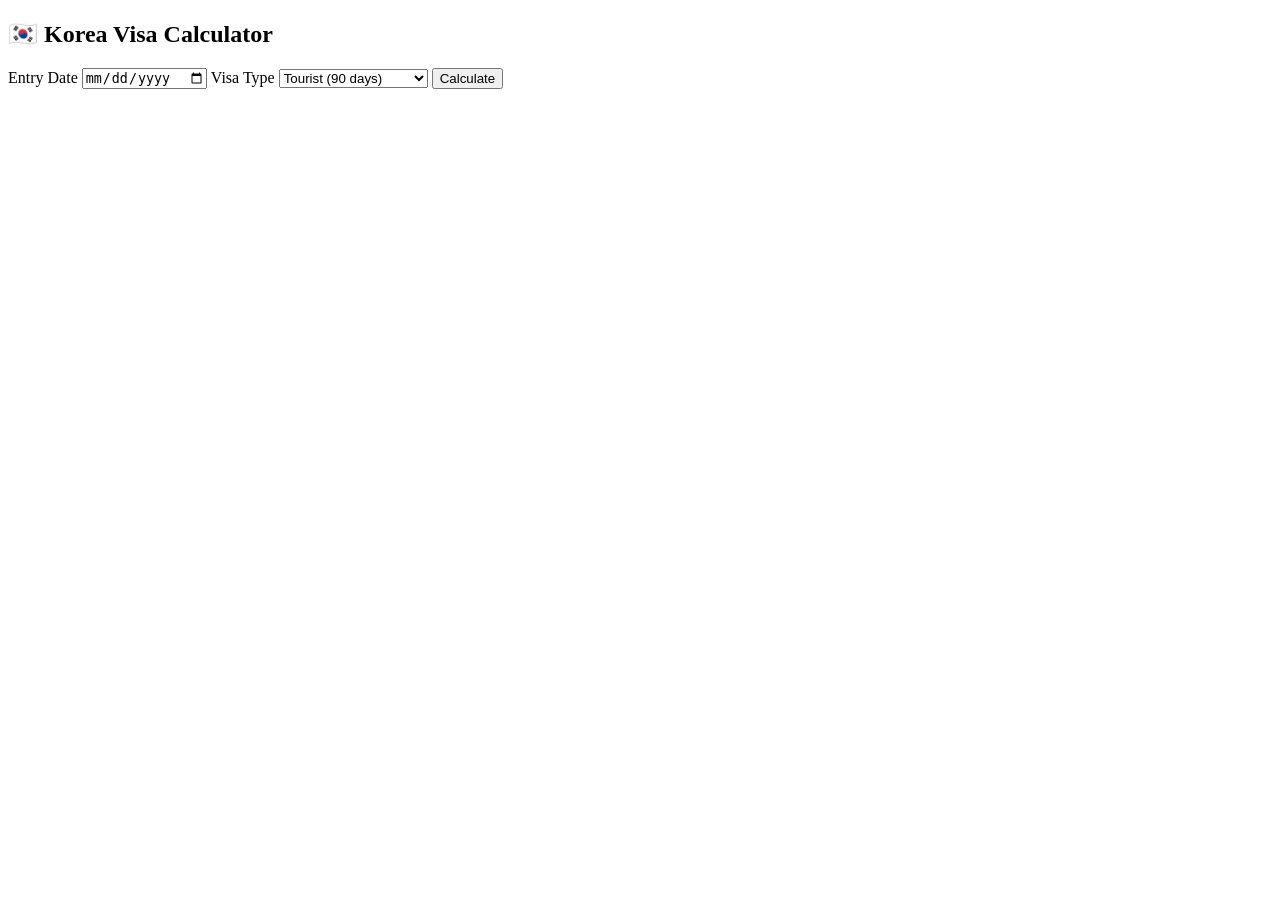
==== index.html @ 787f337e "Add Korea Visa Calculator project Initial scaffold for the "Korea Living Tools" project. Adds README" ====
<!DOCTYPE html>

<html lang="en">
<head>
  <meta charset="UTF-8">
  <title>Korea Visa Calculator</title>
  <link rel="stylesheet" href="style.css">
</head>
<body>

<div class="container">
  <h2>🇰🇷 Korea Visa Calculator</h2>

<label>Entry Date</label> <input type="date" id="entryDate">

<label>Visa Type</label> <select id="visaType"> <option value="90">Tourist (90 days)</option> <option value="30">Short Stay (30 days)</option> <option value="180">Long Stay (180 days)</option> </select>

<button onclick="calculate()">Calculate</button>

  <div id="result"></div>
</div>

<script src="script.js"></script>

</body>
</html>
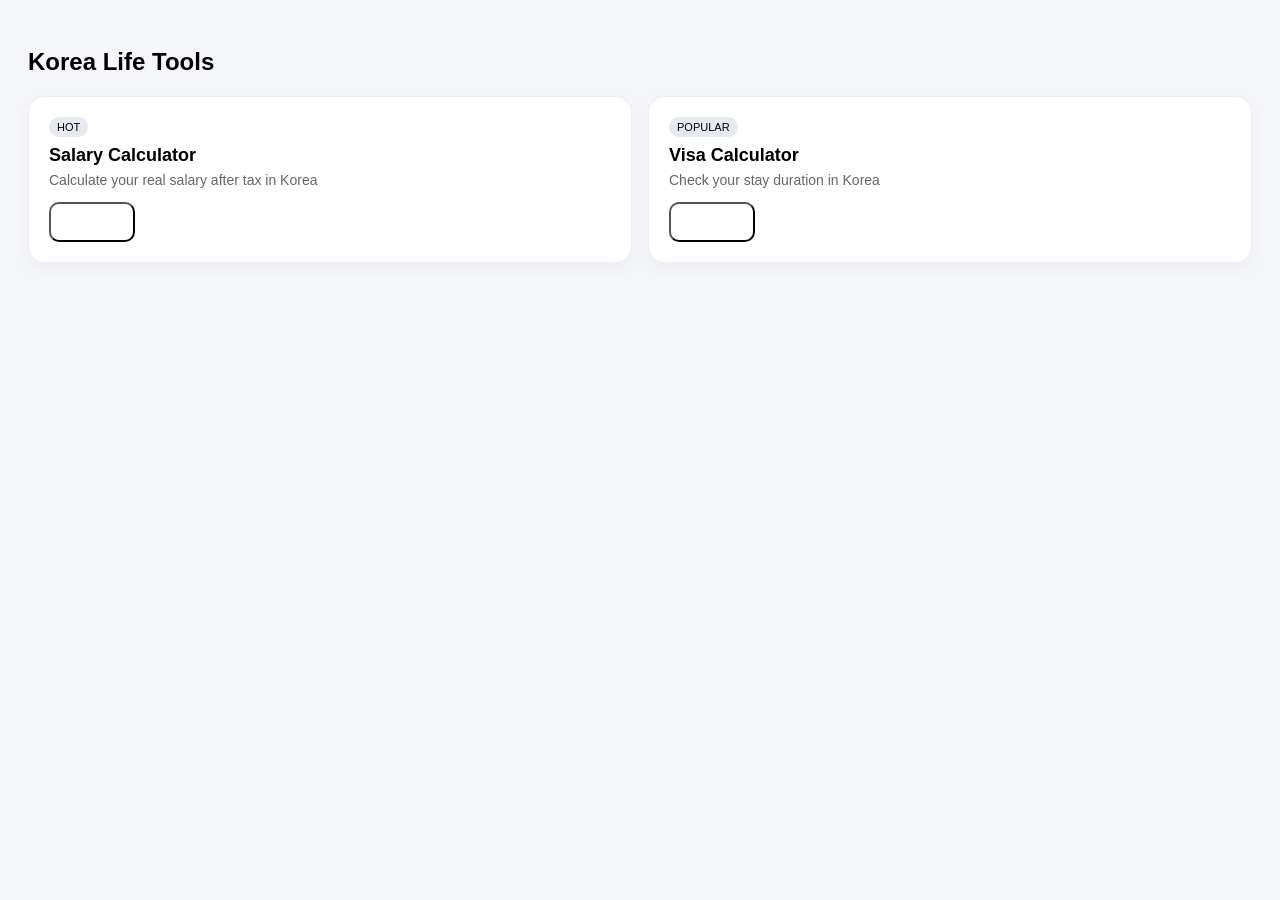
==== commit f5dbd284: "Add tools UI, iframe loader, salary calc Refactor homepage into a "Korea Life Tools" dashboard with " ====
--- a/index.html
+++ b/index.html
@@ -1,26 +1,86 @@
 <!DOCTYPE html>
-
 <html lang="en">
 <head>
   <meta charset="UTF-8">
-  <title>Korea Visa Calculator</title>
-  <link rel="stylesheet" href="style.css">
+  <title>Korea Life Tools</title>
+
+  <link rel="stylesheet" href="css/style.css">
+
+  <style>
+    body {
+      font-family: Arial;
+      background: #f4f6f9;
+      padding: 20px;
+    }
+
+    .iframe-container {
+      margin-top: 20px;
+      border-radius: 16px;
+      overflow: hidden;
+      box-shadow: 0 10px 30px rgba(0,0,0,0.1);
+      background: white;
+    }
+
+    iframe {
+      width: 100%;
+      height: 600px;
+      border: none;
+    }
+  </style>
 </head>
+
 <body>
 
-<div class="container">
-  <h2>🇰🇷 Korea Visa Calculator</h2>
+<h2>Korea Life Tools</h2>
 
-<label>Entry Date</label> <input type="date" id="entryDate">
+<div class="tool-grid">
 
-<label>Visa Type</label> <select id="visaType"> <option value="90">Tourist (90 days)</option> <option value="30">Short Stay (30 days)</option> <option value="180">Long Stay (180 days)</option> </select>
+  <!-- Salary Calculator 카드 -->
+  <div class="tool-card">
+    <div class="badge">HOT</div>
+    <div class="tool-title">Salary Calculator</div>
+    <div class="tool-desc">Calculate your real salary after tax in Korea</div>
 
-<button onclick="calculate()">Calculate</button>
+    <button class="main-btn" onclick="loadTool('salary')">
+      Use Tool
+    </button>
+  </div>
 
-  <div id="result"></div>
+  <!-- Visa Calculator 카드 -->
+  <div class="tool-card">
+    <div class="badge">POPULAR</div>
+    <div class="tool-title">Visa Calculator</div>
+    <div class="tool-desc">Check your stay duration in Korea</div>
+
+    <button class="main-btn" onclick="loadTool('visa')">
+      Use Tool
+    </button>
+  </div>
+
 </div>
 
-<script src="script.js"></script>
+<!-- 🔥 iframe 영역 -->
+<div class="iframe-container" id="viewer" style="display:none;">
+  <iframe id="toolFrame"></iframe>
+</div>
+
+<script>
+function loadTool(tool) {
+  const frame = document.getElementById('toolFrame');
+  const viewer = document.getElementById('viewer');
+
+  if (tool === 'salary') {
+    frame.src = 'tools/salary.html';
+  } else if (tool === 'visa') {
+    frame.src = 'tools/visa.html';
+  }
+
+  viewer.style.display = 'block';
+
+  // 스크롤 자동 이동 (UX 핵심)
+  viewer.scrollIntoView({ behavior: 'smooth' });
+}
+</script>
 
 </body>
-</html>
+</html>
--- a/css/style.css
+++ b/css/style.css
@@ -0,0 +1,87 @@
+
+/* =========================
+   SAAS DASHBOARD CARD
+========================= */
+
+.tool-grid {
+    display: grid;
+    grid-template-columns: 1fr;
+    gap: 16px;
+}
+
+@media (min-width: 768px) {
+    .tool-grid {
+        grid-template-columns: 1fr 1fr;
+    }
+}
+
+/* MAIN CARD */
+.tool-card {
+    background: #ffffff;
+    border-radius: 16px;
+    padding: 20px;
+    border: 1px solid #eee;
+    box-shadow: 0 6px 18px rgba(0,0,0,0.04);
+    transition: all 0.25s ease;
+    position: relative;
+    overflow: hidden;
+}
+
+/* TOP ACCENT LINE (SaaS 느낌 핵심) */
+.tool-card::before {
+    content: "";
+    position: absolute;
+    top: 0;
+    left: 0;
+    height: 4px;
+    width: 100%;
+    background: linear-gradient(90deg, var(--primary-blue), var(--accent-gold));
+}
+
+/* HOVER EFFECT */
+.tool-card:hover {
+    transform: translateY(-5px);
+    box-shadow: 0 20px 50px rgba(0,0,0,0.12);
+}
+
+/* TITLE */
+.tool-title {
+    font-size: 18px;
+    font-weight: 700;
+    margin-bottom: 6px;
+}
+
+/* DESCRIPTION */
+.tool-desc {
+    font-size: 14px;
+    color: #666;
+    margin-bottom: 14px;
+}
+
+/* BUTTON (SAAS STYLE) */
+.main-btn {
+    display: inline-block;
+    padding: 10px 14px;
+    border-radius: 10px;
+    background: var(--primary-blue);
+    color: white;
+    text-decoration: none;
+    font-size: 14px;
+    transition: 0.2s;
+}
+
+.main-btn:hover {
+    background: var(--accent-gold);
+    color: #000;
+}
+
+/* BADGE */
+.badge {
+    display: inline-block;
+    font-size: 11px;
+    padding: 4px 8px;
+    border-radius: 999px;
+    background: rgba(26, 42, 108, 0.1);
+    color: var(--primary-blue);
+    margin-bottom: 8px;
+}
